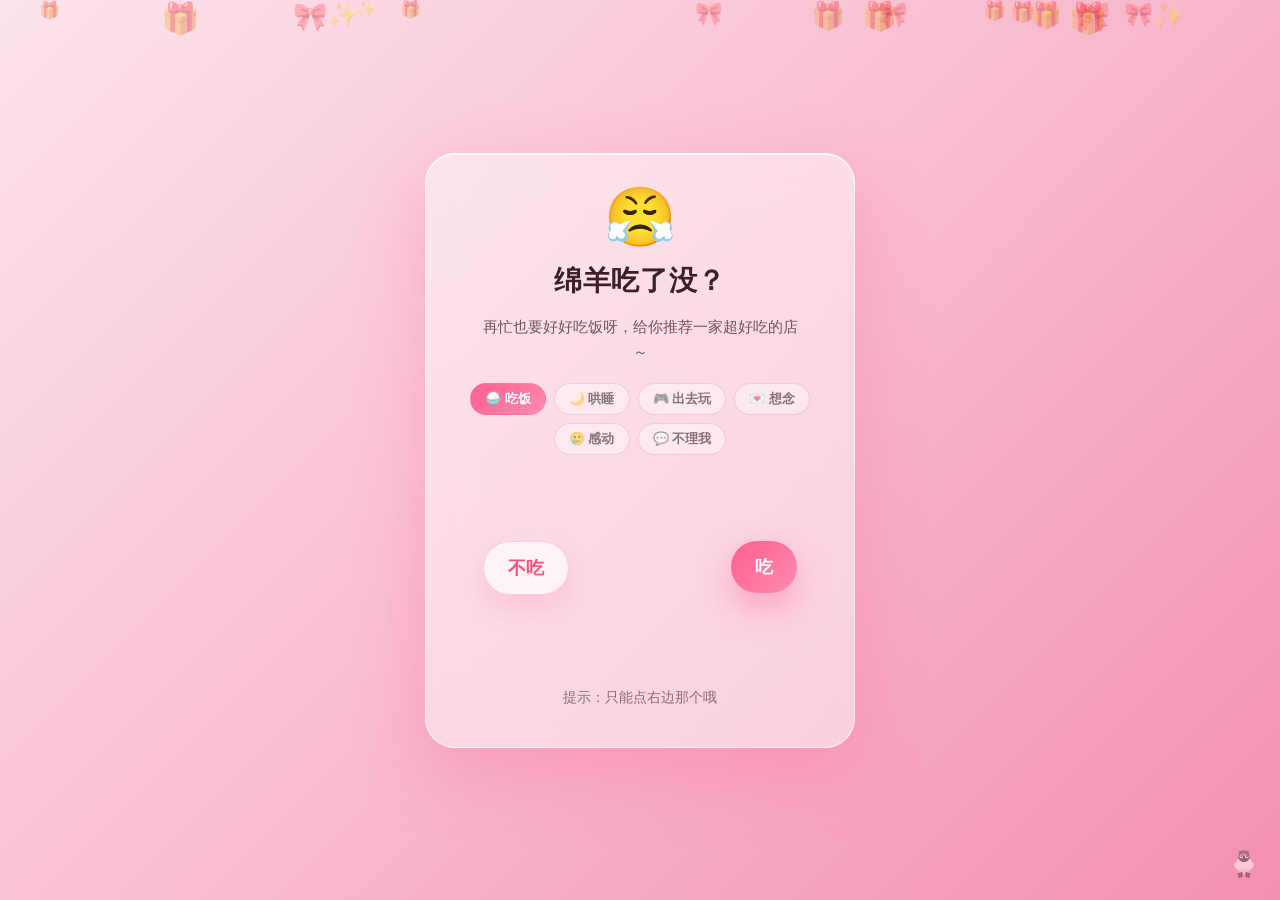
==== forgive.html @ baa82ccb "feat:热力图初步" ====
<!DOCTYPE html>
<html lang="zh-CN">
<head>
  <meta charset="UTF-8" />
  <meta name="viewport" content="width=device-width, initial-scale=1.0" />
  <title>绵羊小互动</title>
  <link rel="icon" href="data:image/svg+xml,<svg xmlns='http://www.w3.org/2000/svg' viewBox='0 0 32 32'><ellipse cx='16' cy='18' rx='11' ry='10' fill='%235a4a3a'/><circle cx='13' cy='13' r='4' fill='%235a4a3a'/><circle cx='16' cy='11.5' r='4.5' fill='%23665544'/><circle cx='19' cy='13' r='4' fill='%235a4a3a'/><ellipse cx='13' cy='10' rx='3' ry='2' fill='%23f7c5c5'/><ellipse cx='19' cy='10' rx='3' ry='2' fill='%23f7c5c5'/><circle cx='14' cy='18' r='3' fill='white'/><circle cx='18' cy='18' r='3' fill='white'/><circle cx='14.5' cy='17.5' r='1.5' fill='%231a1410'/><circle cx='18.5' cy='17.5' r='1.5' fill='%231a1410'/><circle cx='15.2' cy='16.5' r='0.6' fill='white'/><circle cx='19.2' cy='16.5' r='0.6' fill='white'/><ellipse cx='12.5' cy='20.5' rx='1.5' ry='1' fill='%23e8a0a0' opacity='0.5'/><ellipse cx='19.5' cy='20.5' rx='1.5' ry='1' fill='%23e8a0a0' opacity='0.5'/><ellipse cx='16' cy='19.5' rx='1.2' ry='0.8' fill='%232a2018'/></svg>" />
  <link rel="stylesheet" href="css/intro.css?v=52de214" />
  <style>
    * {
      box-sizing: border-box;
      -webkit-tap-highlight-color: transparent;
    }

    body {
      margin: 0;
      min-height: 100dvh;
      overflow: hidden;
      font-family: -apple-system, BlinkMacSystemFont, "Segoe UI", "PingFang SC",
        "Microsoft YaHei", sans-serif;
      background: linear-gradient(135deg, #fce4ec 0%, #f8bbd0 50%, #f48fb1 100%);
      display: flex;
      align-items: center;
      justify-content: center;
      color: #3a1f2b;
    }

    .heart-bg {
      position: fixed;
      inset: 0;
      pointer-events: none;
      overflow: hidden;
      z-index: 0;
    }

    .heart {
      position: absolute;
      color: rgba(255, 90, 140, 0.35);
      animation: floatHeart 8s linear infinite;
      font-size: 20px;
    }

    @keyframes floatHeart {
      0% {
        transform: translateY(110dvh) scale(0.8) rotate(0deg);
        opacity: 0;
      }
      15% { opacity: 1; }
      100% {
        transform: translateY(-20dvh) scale(1.4) rotate(360deg);
        opacity: 0;
      }
    }

    .card {
      position: relative;
      z-index: 1;
      width: min(92vw, 430px);
      min-height: 520px;
      padding: 34px 22px 28px;
      border-radius: 30px;
      background: rgba(255, 255, 255, 0.46);
      border: 1px solid rgba(255, 255, 255, 0.75);
      box-shadow:
        0 24px 70px rgba(255, 90, 140, 0.28),
        inset 0 1px 0 rgba(255, 255, 255, 0.7);
      backdrop-filter: blur(22px);
      -webkit-backdrop-filter: blur(22px);
      text-align: center;
    }

    .emoji {
      font-size: 58px;
      line-height: 1;
      margin-bottom: 16px;
      animation: bounce 1.8s ease-in-out infinite;
    }

    @keyframes bounce {
      0%, 100% { transform: translateY(0); }
      50% { transform: translateY(-8px); }
    }

    h1 {
      margin: 0;
      font-size: 28px;
      font-weight: 800;
      letter-spacing: 0.02em;
      color: #39202b;
    }

    .subtitle {
      margin: 14px auto 0;
      max-width: 320px;
      line-height: 1.7;
      font-size: 15px;
      color: rgba(58, 31, 43, 0.72);
    }

    .scene-switcher {
      display: flex;
      flex-wrap: wrap;
      gap: 8px;
      justify-content: center;
      margin-top: 18px;
      padding: 0 8px;
    }
    .scene-pill {
      padding: 6px 14px;
      border-radius: 999px;
      border: 1px solid rgba(255, 95, 135, 0.25);
      background: rgba(255, 255, 255, 0.4);
      color: rgba(58, 31, 43, 0.6);
      font-size: 13px;
      font-weight: 600;
      cursor: pointer;
      transition: all 0.25s;
      white-space: nowrap;
    }
    .scene-pill:hover {
      background: rgba(255, 95, 135, 0.12);
      color: #ff5f8f;
    }
    .scene-pill.active {
      background: linear-gradient(135deg, #ff5f8f, #ff8bb0);
      color: white;
      border-color: transparent;
    }

    .button-area {
      position: relative;
      width: 100%;
      height: 230px;
      margin-top: 34px;
    }

    .btn {
      position: absolute;
      border: none;
      cursor: pointer;
      border-radius: 999px;
      padding: 14px 24px;
      font-size: 18px;
      font-weight: 700;
      transition:
        transform 0.28s ease,
        left 0.28s ease,
        top 0.28s ease,
        opacity 0.28s ease,
        box-shadow 0.28s ease;
      user-select: none;
      white-space: nowrap;
    }

    .btn:active {
      transform: scale(0.95);
    }

    #noBtn {
      left: 35px;
      top: 52px;
      color: #ff4f7b;
      background: rgba(255, 255, 255, 0.7);
      border: 1px solid rgba(255, 95, 135, 0.28);
      box-shadow: 0 12px 26px rgba(255, 95, 135, 0.18);
    }

    #yesBtn {
      right: 35px;
      top: 52px;
      color: white;
      background: linear-gradient(135deg, #ff5f8f, #ff8bb0);
      box-shadow: 0 14px 34px rgba(255, 80, 135, 0.38);
      z-index: 2;
    }

    .tip {
      position: absolute;
      left: 50%;
      bottom: 12px;
      transform: translateX(-50%);
      width: 100%;
      font-size: 14px;
      color: rgba(58, 31, 43, 0.58);
    }

    .success-mask {
      position: fixed;
      inset: 0;
      z-index: 10;
      display: none;
      align-items: center;
      justify-content: center;
      padding: 24px;
      background: rgba(255, 220, 235, 0.72);
      backdrop-filter: blur(18px);
      -webkit-backdrop-filter: blur(18px);
    }

    .success-box {
      width: min(90vw, 420px);
      max-width: calc(100vw - 48px);
      max-height: 80dvh;
      overflow-y: auto;
      -webkit-overflow-scrolling: touch;
      padding: 34px 24px;
      border-radius: 30px;
      background: rgba(255, 255, 255, 0.72);
      border: 1px solid rgba(255, 255, 255, 0.86);
      box-shadow: 0 24px 80px rgba(255, 80, 135, 0.28);
      text-align: center;
      animation: pop 0.38s ease;
    }

    @keyframes pop {
      from { transform: scale(0.82); opacity: 0; }
      to { transform: scale(1); opacity: 1; }
    }

    .success-box .big {
      font-size: 64px;
      margin-bottom: 14px;
    }

    .success-box h2 {
      margin: 0;
      font-size: 26px;
      color: #3a1f2b;
    }

    .success-box p {
      margin: 14px 0 24px;
      line-height: 1.8;
      color: rgba(58, 31, 43, 0.72);
    }

    .again-btn {
      border: none;
      border-radius: 999px;
      padding: 13px 24px;
      font-size: 16px;
      font-weight: 700;
      color: white;
      background: linear-gradient(135deg, #ff5f8f, #ff8bb0);
      box-shadow: 0 12px 28px rgba(255, 80, 135, 0.34);
      cursor: pointer;
    }

    .corner-home {
      position: fixed;
      bottom: 16px;
      right: 16px;
      z-index: 5;
      width: 40px;
      height: 40px;
      opacity: 0.5;
      transition: opacity 0.3s, transform 0.3s;
      cursor: pointer;
      text-decoration: none;
      display: flex;
      align-items: center;
      justify-content: center;
      border-radius: 50%;
    }
    .corner-home:hover {
      opacity: 0.85;
      transform: scale(1.15);
    }
    .corner-home svg {
      width: 100%;
      height: 100%;
    }

    @media (max-width: 420px) {
      .card { min-height: 440px; padding: 28px 16px 22px; }
      h1 { font-size: 23px; }
      .subtitle { font-size: 14px; max-width: 280px; }
      .btn { font-size: 16px; padding: 12px 18px; }
      .button-area { height: 200px; margin-top: 24px; }
      #noBtn { left: 10px; top: 42px; }
      #yesBtn { right: 10px; top: 42px; }
      .tip { font-size: 13px; bottom: 6px; }
      .success-box { padding: 28px 18px; }
      .success-box .big { font-size: 52px; }
      .success-box h2 { font-size: 22px; }
    }

    @media (max-width: 360px) {
      body { overflow-y: auto; align-items: flex-start; padding-top: 12px; }
      .card { min-height: 420px; padding: 24px 12px 18px; border-radius: 24px; }
      h1 { font-size: 21px; }
      .subtitle { font-size: 13px; }
      .emoji { font-size: 48px; margin-bottom: 10px; }
      .scene-pill { padding: 5px 10px; font-size: 12px; }
      .scene-switcher { gap: 6px; margin-top: 14px; }
      .button-area { height: 180px; margin-top: 18px; }
      .btn { font-size: 15px; padding: 11px 16px; }
      #noBtn { left: 6px; top: 36px; }
      #yesBtn { right: 6px; top: 36px; }
      .tip { font-size: 12px; bottom: 2px; }
      .success-mask { padding: 16px; }
      .success-box { padding: 24px 14px; border-radius: 24px; }
      .success-box .big { font-size: 44px; margin-bottom: 10px; }
      .success-box h2 { font-size: 20px; }
    }

    /* ── Page nav loading overlay ────────────────── */
    .page-loading-overlay{position:fixed;inset:0;z-index:99999;display:flex;align-items:center;justify-content:center;flex-direction:column;gap:16px;background:#0f172a;opacity:1;transition:opacity .35s ease-out}
    .page-loading-overlay.hidden{opacity:0;pointer-events:none}
    .page-loading-overlay.removed{display:none}
    .page-loading-sheep{width:100px;height:110px;animation:ld-bounce .55s ease-in-out infinite alternate}
    .page-loading-text{color:#94a3b8;font-size:13px;font-weight:600;letter-spacing:.05em}
    .page-loading-dots{display:inline-block;width:20px;text-align:left}
    @keyframes ld-bounce{0%{transform:translateY(0) scaleY(1)}80%{transform:translateY(-18px) scaleY(.92)}100%{transform:translateY(-22px) scaleY(1.06)}}
  </style>
</head>

<body>
  <div class="page-loading-overlay hidden" id="pageLoadingOverlay"><svg class="page-loading-sheep" viewBox="0 0 200 220" xmlns="http://www.w3.org/2000/svg"><defs><radialGradient id="ldBody" cx="45%" cy="35%"><stop offset="0%" stop-color="#fffefb"/><stop offset="70%" stop-color="#f5f0e8"/><stop offset="100%" stop-color="#e8e0d4"/></radialGradient><radialGradient id="ldFluff" cx="40%" cy="30%"><stop offset="0%" stop-color="#ffffff"/><stop offset="100%" stop-color="#f2ede5"/></radialGradient><radialGradient id="ldHead" cx="40%" cy="35%"><stop offset="0%" stop-color="#5a4a3a"/><stop offset="100%" stop-color="#3d3026"/></radialGradient><radialGradient id="ldEar" cx="50%" cy="50%"><stop offset="0%" stop-color="#f7c5c5"/><stop offset="100%" stop-color="#e8a0a0"/></radialGradient></defs><g><circle cx="100" cy="130" r="42" fill="url(#ldBody)"/><circle cx="70" cy="118" r="26" fill="url(#ldFluff)"/><circle cx="130" cy="118" r="26" fill="url(#ldFluff)"/><circle cx="82" cy="100" r="24" fill="url(#ldFluff)"/><circle cx="118" cy="100" r="24" fill="url(#ldFluff)"/><circle cx="100" cy="96" r="28" fill="url(#ldFluff)"/><circle cx="66" cy="130" r="20" fill="url(#ldFluff)"/><circle cx="134" cy="130" r="20" fill="url(#ldFluff)"/><circle cx="76" cy="142" r="18" fill="#ede6db"/><circle cx="124" cy="142" r="18" fill="#ede6db"/><circle cx="90" cy="148" r="16" fill="#e8e0d4"/><circle cx="110" cy="148" r="16" fill="#e8e0d4"/></g><g><circle cx="56" cy="124" r="14" fill="url(#ldFluff)"/><circle cx="50" cy="118" r="9" fill="#ffffff"/></g><g><g><ellipse cx="78" cy="55" rx="15" ry="8" fill="url(#ldHead)" transform="rotate(-32 78 55)"/><ellipse cx="78" cy="55" rx="9" ry="5" fill="url(#ldEar)" transform="rotate(-32 78 55)"/></g><g><ellipse cx="122" cy="55" rx="15" ry="8" fill="url(#ldHead)" transform="rotate(32 122 55)"/><ellipse cx="122" cy="55" rx="9" ry="5" fill="url(#ldEar)" transform="rotate(32 122 55)"/></g><ellipse cx="100" cy="72" rx="30" ry="28" fill="url(#ldHead)"/><circle cx="88" cy="50" r="11" fill="#5a4a3a"/><circle cx="100" cy="46" r="12" fill="#665544"/><circle cx="112" cy="50" r="11" fill="#5a4a3a"/><circle cx="88" cy="70" r="7.5" fill="white"/><circle cx="112" cy="70" r="7.5" fill="white"/><circle cx="89" cy="69" r="4" fill="#1a1410"/><circle cx="113" cy="69" r="4" fill="#1a1410"/><circle cx="91.5" cy="67" r="1.8" fill="white"/><circle cx="87" cy="71" r="0.9" fill="white"/><circle cx="115.5" cy="67" r="1.8" fill="white"/><circle cx="111" cy="71" r="0.9" fill="white"/><ellipse cx="78" cy="78" rx="6" ry="4" fill="#e8a0a0" opacity=".45"/><ellipse cx="122" cy="78" rx="6" ry="4" fill="#e8a0a0" opacity=".45"/><ellipse cx="100" cy="76" rx="5" ry="3.5" fill="#2a2018"/><path d="M96 80.5 Q100 85 104 80.5" stroke="#2a2018" stroke-width="1.2" fill="none" stroke-linecap="round"/></g><rect x="74" y="158" width="10" height="22" rx="5" fill="#4a3c30"/><rect x="116" y="158" width="10" height="22" rx="5" fill="#4a3c30"/><rect x="84" y="156" width="10" height="24" rx="5" fill="#3d3026"/><rect x="106" y="156" width="10" height="24" rx="5" fill="#3d3026"/><ellipse cx="89" cy="180" rx="5.5" ry="3" fill="#2a2018"/><ellipse cx="111" cy="180" rx="5.5" ry="3" fill="#2a2018"/><ellipse cx="79" cy="180" rx="5.5" ry="3" fill="#2a2018"/><ellipse cx="121" cy="180" rx="5.5" ry="3" fill="#2a2018"/></svg><div class="page-loading-text">小羊奔跑中<span class="page-loading-dots"></span></div></div>
  <script>(function(){var o=document.getElementById('pageLoadingOverlay');if(!o)return;var s=false;try{s=sessionStorage.getItem('__sheep_nav_loading')==='1';sessionStorage.removeItem('__sheep_nav_loading');}catch(e){}if(s){o.classList.remove('hidden');var d=o.querySelector('.page-loading-dots');if(d){var c=0;o._dt=setInterval(function(){c=(c+1)%4;d.textContent='.'.repeat(c);},400);}}else{o.classList.add('hidden');setTimeout(function(){o.parentNode&&o.classList.add('removed');},400);}})();</script>
  <div class="heart-bg" id="heartBg"></div>

  <main class="card">
    <div class="emoji" id="emoji">🥺</div>
    <h1 id="question">绵羊吃了没？</h1>
    <p class="subtitle" id="subtitle">
      再忙也要好好吃饭呀，给你推荐一家超好吃的店～
    </p>
    <div class="scene-switcher" id="sceneSwitcher"></div>
    <div class="button-area" id="buttonArea">
      <button class="btn" id="noBtn">不吃</button>
      <button class="btn" id="yesBtn">吃</button>
      <div class="tip" id="tip">提示：只能点右边那个哦</div>
    </div>
  </main>

  <div class="success-mask" id="successMask">
    <div class="success-box">
      <div class="big">🎁</div>
      <h2 id="successTitle">🍚 干饭成功！</h2>
      <p id="successMsg">
        吃饱喝足！<br>身体健康才是本钱呀～
      </p>
      <button class="again-btn" onclick="location.reload()">再玩一次</button>
    </div>
  </div>

  <a href="index.html" class="corner-home" title="回基地">
    <svg viewBox="0 0 48 53" xmlns="http://www.w3.org/2000/svg">
      <circle cx="24" cy="31" r="9" fill="url(#cb)"/>
      <circle cx="17" cy="28" r="6" fill="#fffefb"/>
      <circle cx="31" cy="28" r="6" fill="#fffefb"/>
      <circle cx="20" cy="24" r="5.5" fill="#fff"/>
      <circle cx="28" cy="24" r="5.5" fill="#fff"/>
      <circle cx="24" cy="23" r="6.5" fill="#fffefb"/>
      <ellipse cx="24" cy="17" rx="7.5" ry="7" fill="url(#ch)"/>
      <circle cx="20" cy="12" r="3" fill="#5a4a3a"/>
      <circle cx="24" cy="11" r="3.2" fill="#665544"/>
      <circle cx="28" cy="12" r="3" fill="#5a4a3a"/>
      <circle cx="20.5" cy="16.5" r="2.5" fill="white"/>
      <circle cx="27.5" cy="16.5" r="2.5" fill="white"/>
      <circle cx="21" cy="16" r="1.3" fill="#1a1410"/>
      <circle cx="28" cy="16" r="1.3" fill="#1a1410"/>
      <ellipse cx="24" cy="17.5" rx="1.8" ry="1.2" fill="#2a2018"/>
      <ellipse cx="24" cy="14" rx="3" ry="1.5" fill="#f472b6"/>
      <rect x="16" y="38" width="3" height="7" rx="1.5" fill="#4a3c30"/>
      <rect x="29" y="38" width="3" height="7" rx="1.5" fill="#4a3c30"/>
      <rect x="19" y="37" width="3" height="7.5" rx="1.5" fill="#3d3026"/>
      <rect x="26" y="37" width="3" height="7.5" rx="1.5" fill="#3d3026"/>
      <defs>
        <radialGradient id="cb" cx="45%" cy="35%"><stop offset="0%" stop-color="#fffefb"/><stop offset="100%" stop-color="#e8e0d4"/></radialGradient>
        <radialGradient id="ch" cx="40%" cy="35%"><stop offset="0%" stop-color="#5a4a3a"/><stop offset="100%" stop-color="#3d3026"/></radialGradient>
      </defs>
    </svg>
  </a>

  <script>
    var SCENES = {
      eat: {
        label: "🍚 吃饭",
        question: "绵羊吃了没？",
        subtitle: "再忙也要好好吃饭呀，给你推荐一家超好吃的店～",
        noText: "不吃",
        yesText: "吃",
        emojis: ["😤","😒","🤨","😋","🍚","🥢","😎"],
        noTexts: ["不吃","不饿","等一下","忙着呢","待会","就不","再说","哼"],
        yesTexts: ["吃","行吧","点菜","啥好吃","可以","走起","饿了","开动"],
        tips: ["提示：只能点右边那个哦","人是铁饭是钢","点右边一起干饭","不吃饱哪有力气","光盘行动","绵羊最棒"],
        successTitle: "🍚 干饭成功！",
        successMsg: "吃饱喝足！<br>身体健康才是本钱呀～"
      },
      sleep: {
        label: "🌙 哄睡",
        question: "绵羊还不睡吗？",
        subtitle: "都几点啦，明天还要早起呢，早点休息吧～",
        noText: "不睡",
        yesText: "睡了",
        emojis: ["😴","🥱","😪","🛏️","💤","🌙","⭐"],
        noTexts: ["不睡","再等等","不困","刷完这集","五分钟","精神得很","别催","哼"],
        yesTexts: ["睡了","好吧","关灯","闭眼了","数绵羊","晚安","明天见","ZZZ"],
        tips: ["提示：该睡觉啦","熬夜掉毛哦","数绵羊吧：1 2 3","右边按钮秒入睡","早睡早起","晚安世界"],
        successTitle: "🌙 晚安！",
        successMsg: "闭眼数绵羊：🐑 1只、🐑 2只、🐑 3只……<br>好梦。"
      },
      play: {
        label: "🎮 出去玩",
        question: "绵羊出来玩吗？",
        subtitle: "天气这么好，窝在家里太浪费了，出去逛逛怎么样？",
        noText: "不去",
        yesText: "走",
        emojis: ["😒","😑","🤔","😊","🌈","🎉","🥳"],
        noTexts: ["不去","懒","改天","好远","热","麻烦","宅着挺好","哼"],
        yesTexts: ["走","行","去哪","换衣服","出发","走走走","go","冲"],
        tips: ["提示：点右边就出发","别宅啦","外面空气好","走嘛","马上就到","嘿嘿"],
        successTitle: "🎉 出发！",
        successMsg: "换鞋出门！<br>今天你说了算～"
      },
      miss: {
        label: "💌 想念",
        question: "绵羊想我了吗？",
        subtitle: "好久没见了，有没有那么一点点想我？",
        noText: "没有",
        yesText: "有点",
        emojis: ["🥺","😳","😊","😄","😎","💖","💞"],
        noTexts: ["没有","还行","一般","你先说","不告诉你","一点点","可能吧","再问一次"],
        yesTexts: ["有点","想啦","真的","每天","挺想的","嗯","是的","承认了"],
        tips: ["提示：说实话哦","我知道的","承认吧","别不好意思","快点说","嘿嘿"],
        successTitle: "💕 双向奔赴！",
        successMsg: "我也想你呀～<br>下次见面请你喝奶茶。"
      },
      touch: {
        label: "🥲 感动",
        question: "绵羊感动了没？",
        subtitle: "你看看这些，有没有一点点触动？说实话就行～",
        noText: "还行",
        yesText: "有点",
        emojis: ["😐","😕","🤔","😊","🥲","😭","💗"],
        noTexts: ["还行","就这","一般般","好吧","有一点","差了点火候","继续努力","哼"],
        yesTexts: ["有点","好吧","呜呜","有被戳到","不错","用心了","纸巾","呜呜呜"],
        tips: ["提示：诚实一点嘛","感觉到了吧","右边按钮懂你","偷偷感动了吧","嘿嘿"],
        successTitle: "🥲 呜呜呜！",
        successMsg: "好啦～<br>还有很多好玩的事等着我们呢。"
      },
      ignore: {
        label: "💬 不理我",
        question: "绵羊怎么不回我？",
        subtitle: "发了好几条了你都没反应，在忙啥呢？回一下呗～",
        noText: "不回",
        yesText: "回你",
        emojis: ["😤","😒","😑","😏","😊","😄","💕"],
        noTexts: ["不回","忙着","等一下","没看到","不想回","烦","再说","哼"],
        yesTexts: ["回你","好了","看到了","在呢","说吧","听着","回了","来啦"],
        tips: ["提示：回一下嘛","看到了就回呗","右边按钮秒回","别装死了","快点","嘿嘿"],
        successTitle: "💬 终于回了！",
        successMsg: "可算回我了！<br>下次别已读不回了啊～"
      }
    };

    var question = document.getElementById("question");
    var subtitle = document.getElementById("subtitle");
    var noBtn = document.getElementById("noBtn");
    var yesBtn = document.getElementById("yesBtn");
    var buttonArea = document.getElementById("buttonArea");
    var tip = document.getElementById("tip");
    var emoji = document.getElementById("emoji");
    var successMask = document.getElementById("successMask");
    var successTitle = document.getElementById("successTitle");
    var successMsg = document.getElementById("successMsg");
    var heartBg = document.getElementById("heartBg");
    var sceneSwitcher = document.getElementById("sceneSwitcher");

    var currentScene = "eat";
    var config = SCENES[currentScene];
    var noClickCount = 0;
    var yesClickCount = 0;
    var noScale = 1;
    var yesScale = 1;

    function buildSceneSwitcher() {
      sceneSwitcher.innerHTML = "";
      Object.keys(SCENES).forEach(function(key) {
        var pill = document.createElement("button");
        pill.className = "scene-pill" + (key === currentScene ? " active" : "");
        pill.textContent = SCENES[key].label;
        pill.addEventListener("click", function() { switchScene(key); });
        sceneSwitcher.appendChild(pill);
      });
    }

    function switchScene(key) {
      if (key === currentScene) return;
      currentScene = key;
      config = SCENES[key];
      resetGame();
      buildSceneSwitcher();
    }

    function resetGame() {
      noClickCount = 0;
      yesClickCount = 0;
      noScale = 1;
      yesScale = 1;

      question.textContent = config.question;
      subtitle.textContent = config.subtitle;
      emoji.textContent = config.emojis[0];
      noBtn.textContent = config.noText;
      yesBtn.textContent = config.yesText;

      noBtn.style.transform = "scale(1)";
      noBtn.style.opacity = "1";
      noBtn.style.left = "";
      noBtn.style.top = "";
      yesBtn.style.transform = "scale(1)";
      yesBtn.style.right = "";
      yesBtn.style.top = "";
      tip.textContent = config.tips[0];

      successMask.style.display = "none";
    }

    function randomBetween(min, max) {
      return Math.random() * (max - min) + min;
    }

    function moveNoButton() {
      var areaRect = buttonArea.getBoundingClientRect();
      var btnRect = noBtn.getBoundingClientRect();
      var maxLeft = areaRect.width - btnRect.width - 10;
      var maxTop = areaRect.height - btnRect.height - 45;
      var left = randomBetween(8, Math.max(8, maxLeft));
      var top = randomBetween(8, Math.max(8, maxTop));
      noBtn.style.left = left + "px";
      noBtn.style.top = top + "px";
    }

    function updateTip() {
      tip.textContent = config.tips[Math.min(yesClickCount, config.tips.length - 1)];
    }

    function showSuccess() {
      successTitle.textContent = config.successTitle;
      successMsg.innerHTML = config.successMsg;
      successMask.style.display = "flex";
      createBurstHearts();
    }

    noBtn.addEventListener("click", function() {
      noClickCount++;
      noScale = Math.max(0.38, noScale - 0.1);
      yesScale = Math.min(3.3, yesScale + 0.18);

      noBtn.textContent = config.noTexts[noClickCount % config.noTexts.length];
      yesBtn.textContent = config.yesTexts[noClickCount % config.yesTexts.length];
      emoji.textContent = config.emojis[Math.min(noClickCount, config.emojis.length - 1)];

      noBtn.style.transform = "scale(" + noScale + ")";
      yesBtn.style.transform = "scale(" + yesScale + ")";
      if (noScale <= 0.45) noBtn.style.opacity = "0.35";

      moveNoButton();
      updateTip();
    });

    yesBtn.addEventListener("click", function() {
      yesClickCount++;
      yesScale = Math.min(5.2, yesScale + 0.38);
      noScale = Math.max(0.25, noScale - 0.08);

      yesBtn.textContent = config.yesTexts[yesClickCount % config.yesTexts.length];
      yesBtn.style.transform = "scale(" + yesScale + ")";
      noBtn.style.transform = "scale(" + noScale + ")";
      emoji.textContent = config.emojis[Math.min(yesClickCount + 4, config.emojis.length - 1)];

      updateTip();
      if (yesClickCount >= 6) showSuccess();
    });

    noBtn.addEventListener("mouseenter", function() {
      if (window.innerWidth > 768) moveNoButton();
    });

    function createFloatingHearts() {
      for (var i = 0; i < 18; i++) {
        var heart = document.createElement("div");
        heart.className = "heart";
        heart.textContent = ["🎁", "🎀", "✨", "🎁"][i % 4];
        heart.style.left = Math.random() * 100 + "vw";
        heart.style.animationDelay = Math.random() * 8 + "s";
        heart.style.animationDuration = randomBetween(6, 11) + "s";
        heart.style.fontSize = randomBetween(16, 32) + "px";
        heartBg.appendChild(heart);
      }
    }

    function createBurstHearts() {
      for (var i = 0; i < 30; i++) {
        var heart = document.createElement("div");
        heart.textContent = "🎁";
        heart.style.position = "fixed";
        heart.style.left = "50%";
        heart.style.top = "50%";
        heart.style.zIndex = "20";
        heart.style.pointerEvents = "none";
        heart.style.fontSize = randomBetween(18, 34) + "px";

        var x = randomBetween(-180, 180);
        var y = randomBetween(-220, 120);
        var rot = randomBetween(-180, 180);

        heart.animate([
          { transform: "translate(-50%, -50%) scale(0.4) rotate(0deg)", opacity: 1 },
          { transform: "translate(calc(-50% + " + x + "px), calc(-50% + " + y + "px)) scale(1.5) rotate(" + rot + "deg)", opacity: 0 }
        ], {
          duration: randomBetween(900, 1500),
          easing: "ease-out",
          fill: "forwards"
        });

        document.body.appendChild(heart);
        setTimeout(function() { heart.remove(); }, 1600);
      }
    }

    buildSceneSwitcher();
    resetGame();
    createFloatingHearts();
  </script>
  <script type="module">
    import { finishLoading } from "./js/loading.js?v=52de214";
    finishLoading();
  </script>
</body>
</html>
---- css/intro.css ----
/* ── Intro Overlay ────────────────────────────────────────────── */

.intro-overlay {
  position: fixed;
  inset: 0;
  z-index: 99999;
  display: flex;
  justify-content: center;
  align-items: center;
  background: #0f172a;
  transition: opacity 0.55s cubic-bezier(0.4, 0, 0.2, 1),
              visibility 0.55s cubic-bezier(0.4, 0, 0.2, 1);
}

.intro-overlay.hide {
  opacity: 0;
  visibility: hidden;
  pointer-events: none;
}

/* ── Scene ────────────────────────────────────────────────────── */

.intro-scene {
  position: relative;
  width: 260px;
  height: 280px;
  display: flex;
  justify-content: center;
  align-items: flex-end;
}

/* ── Shadow ───────────────────────────────────────────────────── */

.intro-shadow {
  position: absolute;
  z-index: 0;
  bottom: 30px;
  left: 50%;
  width: 100px;
  height: 16px;
  border-radius: 50%;
  background: rgba(0, 0, 0, 0.35);
  filter: blur(10px);
  animation: shadowPulse 0.6s cubic-bezier(0.45, 0, 0.55, 1) infinite alternate;
}

/* ── Sheep group ──────────────────────────────────────────────── */

.intro-sheep {
  position: relative;
  z-index: 1;
  animation: sheepEnter 0.55s cubic-bezier(0.34, 1.56, 0.64, 1) both,
             sheepBounce 0.6s cubic-bezier(0.45, 0, 0.55, 1) 0.55s infinite alternate;
}

/* ── Body cloud ───────────────────────────────────────────────── */

.sheep-body-cloud {
  transform-box: fill-box;
  transform-origin: 50% 50%;
  animation: bodySquash 0.6s cubic-bezier(0.45, 0, 0.55, 1) 0.55s infinite alternate;
}

/* ── Head ─────────────────────────────────────────────────────── */

.sheep-head-group {
  transform-box: fill-box;
  transform-origin: 50% 50%;
  animation: headTilt 1.2s ease-in-out 0.55s infinite;
}

/* ── Ears ─────────────────────────────────────────────────────── */

.ear-left {
  transform-box: fill-box;
  transform-origin: 50% 50%;
  animation: earFlapLeft 0.6s ease-in-out 0.55s infinite alternate;
}

.ear-right {
  transform-box: fill-box;
  transform-origin: 50% 50%;
  animation: earFlapRight 0.6s ease-in-out 0.7s infinite alternate;
}

/* ── Eyes blink ───────────────────────────────────────────────── */

.eye-blink {
  transform-box: fill-box;
  transform-origin: 50% 50%;
  animation: eyeBlink 1.6s ease-in-out 0.9s infinite;
}

/* ── Legs ─────────────────────────────────────────────────────── */

.leg-front-left,
.leg-front-right,
.leg-back-left,
.leg-back-right {
  transform-box: fill-box;
  transform-origin: 50% 0%;
}

.leg-front-left {
  animation: legKick 0.6s ease-in-out 0.55s infinite alternate;
}

.leg-front-right {
  animation: legKick 0.6s ease-in-out 0.85s infinite alternate;
}

.leg-back-left {
  animation: legKick 0.6s ease-in-out 0.7s infinite alternate;
}

.leg-back-right {
  animation: legKick 0.6s ease-in-out 1.0s infinite alternate;
}

/* ── Tail ─────────────────────────────────────────────────────── */

.sheep-tail {
  transform-box: fill-box;
  transform-origin: 30% 50%;
  animation: tailWag 0.45s ease-in-out 0.55s infinite alternate;
}

/* ── Message ──────────────────────────────────────────────────── */

.intro-message {
  position: absolute;
  bottom: 12px;
  left: 50%;
  transform: translateX(-50%);
  color: var(--muted, #94a3b8);
  font-size: 14px;
  font-weight: 600;
  white-space: nowrap;
  letter-spacing: 0.04em;
  text-align: center;
  z-index: 2;
  pointer-events: none;
}

/* ── Sparkles ─────────────────────────────────────────────────── */

.intro-sparkle {
  position: absolute;
  z-index: 2;
  pointer-events: none;
}

.intro-sparkle::before,
.intro-sparkle::after {
  content: "";
  position: absolute;
  width: 6px;
  height: 6px;
  border-radius: 50%;
  background: #fef3c7;
  box-shadow: 0 0 8px 2px rgba(254, 243, 199, 0.7);
}

.intro-sparkle-1 {
  top: 10px;
  left: 30px;
  animation: sparkleFloat 1.8s ease-out 0.7s infinite;
}

.intro-sparkle-2 {
  top: 50px;
  right: 30px;
  animation: sparkleFloat 2s ease-out 1s infinite;
}

.intro-sparkle-3 {
  top: 20px;
  left: 110px;
  animation: sparkleFloat 1.6s ease-out 1.3s infinite;
}

.intro-sparkle-4 {
  top: 80px;
  left: 20px;
  animation: sparkleFloat 2.2s ease-out 1.6s infinite;
}

.intro-sparkle-5 {
  top: 40px;
  right: 50px;
  animation: sparkleFloat 1.7s ease-out 0.9s infinite;
}

.intro-sparkle-6 {
  top: 70px;
  right: 15px;
  animation: sparkleFloat 1.9s ease-out 1.5s infinite;
}

/* ── Keyframes ────────────────────────────────────────────────── */

@keyframes sheepEnter {
  0% {
    transform: translateY(80px) scale(0.3);
    opacity: 0;
  }
  60% {
    transform: translateY(-12px) scale(1.06);
    opacity: 1;
  }
  100% {
    transform: translateY(0) scale(1);
    opacity: 1;
  }
}

@keyframes sheepBounce {
  0% {
    transform: translateY(0);
  }
  100% {
    transform: translateY(-18px);
  }
}

@keyframes bodySquash {
  0% {
    transform: scaleY(1) scaleX(1);
  }
  80% {
    transform: scaleY(0.94) scaleX(1.05);
  }
  100% {
    transform: scaleY(1.04) scaleX(0.97);
  }
}

@keyframes headTilt {
  0%, 100% {
    transform: rotate(0deg);
  }
  25% {
    transform: rotate(4deg);
  }
  75% {
    transform: rotate(-4deg);
  }
}

@keyframes earFlapLeft {
  0% {
    transform: rotate(0deg);
  }
  100% {
    transform: rotate(12deg);
  }
}

@keyframes earFlapRight {
  0% {
    transform: rotate(0deg);
  }
  100% {
    transform: rotate(-12deg);
  }
}

@keyframes eyeBlink {
  0%, 94%, 100% {
    transform: scaleY(1);
  }
  97% {
    transform: scaleY(0.08);
  }
}

@keyframes legKick {
  0% {
    transform: rotate(0deg);
  }
  100% {
    transform: rotate(-14deg);
  }
}

@keyframes tailWag {
  0% {
    transform: rotate(0deg);
  }
  30% {
    transform: rotate(14deg);
  }
  70% {
    transform: rotate(-10deg);
  }
  100% {
    transform: rotate(0deg);
  }
}

@keyframes shadowPulse {
  0% {
    transform: translateX(-50%) scaleX(1);
    opacity: 0.35;
  }
  100% {
    transform: translateX(-50%) scaleX(0.75);
    opacity: 0.2;
  }
}

@keyframes sparkleFloat {
  0% {
    transform: translateY(0) scale(0);
    opacity: 0;
  }
  20% {
    transform: translateY(-10px) scale(1);
    opacity: 1;
  }
  100% {
    transform: translateY(-60px) scale(0);
    opacity: 0;
  }
}
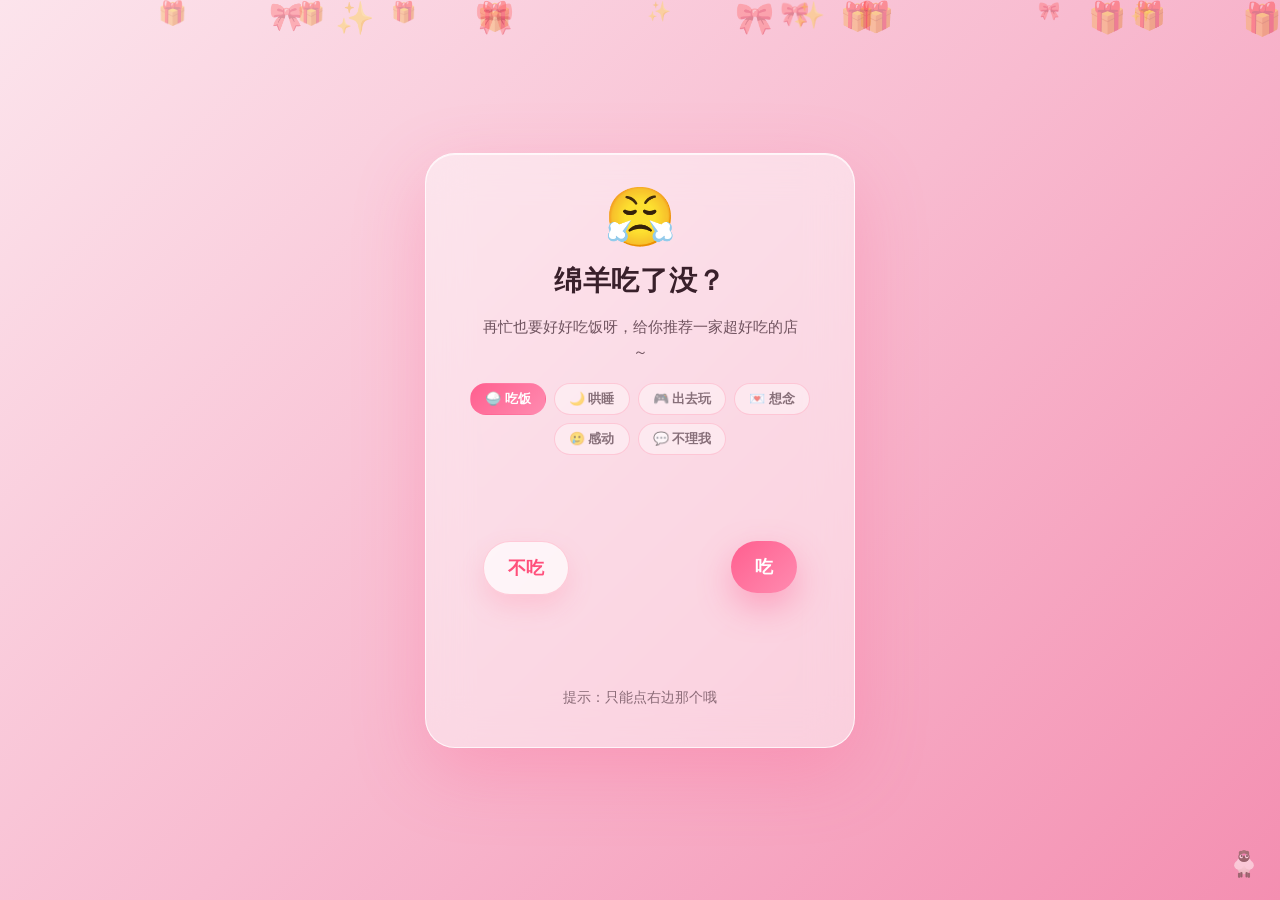
==== commit 73f2ff38: "fix:热力图完善" ====
--- a/forgive.html
+++ b/forgive.html
@@ -5,7 +5,7 @@
   <meta name="viewport" content="width=device-width, initial-scale=1.0" />
   <title>绵羊小互动</title>
   <link rel="icon" href="data:image/svg+xml,<svg xmlns='http://www.w3.org/2000/svg' viewBox='0 0 32 32'><ellipse cx='16' cy='18' rx='11' ry='10' fill='%235a4a3a'/><circle cx='13' cy='13' r='4' fill='%235a4a3a'/><circle cx='16' cy='11.5' r='4.5' fill='%23665544'/><circle cx='19' cy='13' r='4' fill='%235a4a3a'/><ellipse cx='13' cy='10' rx='3' ry='2' fill='%23f7c5c5'/><ellipse cx='19' cy='10' rx='3' ry='2' fill='%23f7c5c5'/><circle cx='14' cy='18' r='3' fill='white'/><circle cx='18' cy='18' r='3' fill='white'/><circle cx='14.5' cy='17.5' r='1.5' fill='%231a1410'/><circle cx='18.5' cy='17.5' r='1.5' fill='%231a1410'/><circle cx='15.2' cy='16.5' r='0.6' fill='white'/><circle cx='19.2' cy='16.5' r='0.6' fill='white'/><ellipse cx='12.5' cy='20.5' rx='1.5' ry='1' fill='%23e8a0a0' opacity='0.5'/><ellipse cx='19.5' cy='20.5' rx='1.5' ry='1' fill='%23e8a0a0' opacity='0.5'/><ellipse cx='16' cy='19.5' rx='1.2' ry='0.8' fill='%232a2018'/></svg>" />
-  <link rel="stylesheet" href="css/intro.css?v=52de214" />
+  <link rel="stylesheet" href="css/intro.css?v=2ed56ec" />
   <style>
     * {
       box-sizing: border-box;
@@ -627,7 +627,7 @@
     createFloatingHearts();
   </script>
   <script type="module">
-    import { finishLoading } from "./js/loading.js?v=52de214";
+    import { finishLoading } from "./js/loading.js?v=2ed56ec";
     finishLoading();
   </script>
 </body>
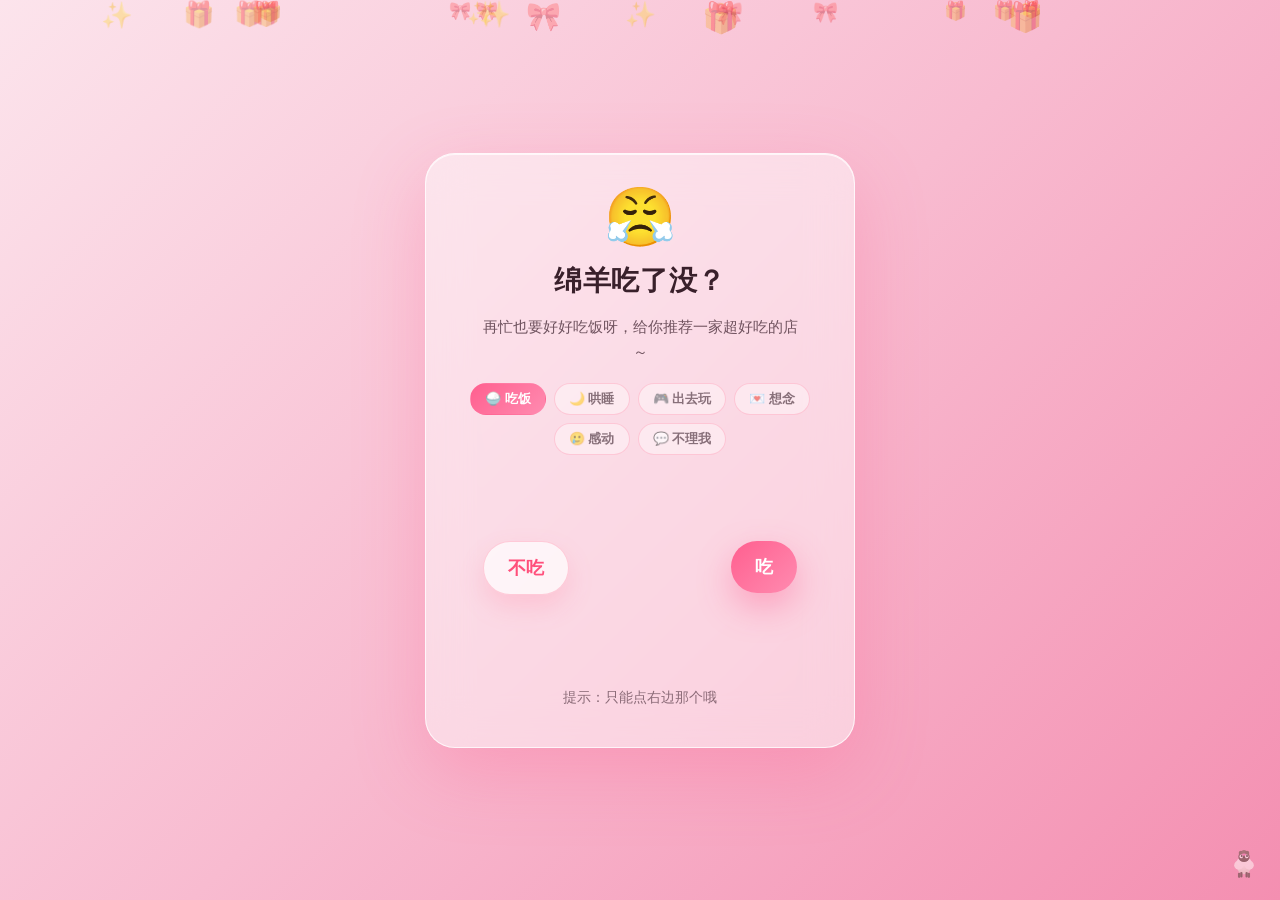
==== commit be251c8b: "更新文档以及格式转换脚本" ====
--- a/forgive.html
+++ b/forgive.html
@@ -5,7 +5,7 @@
   <meta name="viewport" content="width=device-width, initial-scale=1.0" />
   <title>绵羊小互动</title>
   <link rel="icon" href="data:image/svg+xml,<svg xmlns='http://www.w3.org/2000/svg' viewBox='0 0 32 32'><ellipse cx='16' cy='18' rx='11' ry='10' fill='%235a4a3a'/><circle cx='13' cy='13' r='4' fill='%235a4a3a'/><circle cx='16' cy='11.5' r='4.5' fill='%23665544'/><circle cx='19' cy='13' r='4' fill='%235a4a3a'/><ellipse cx='13' cy='10' rx='3' ry='2' fill='%23f7c5c5'/><ellipse cx='19' cy='10' rx='3' ry='2' fill='%23f7c5c5'/><circle cx='14' cy='18' r='3' fill='white'/><circle cx='18' cy='18' r='3' fill='white'/><circle cx='14.5' cy='17.5' r='1.5' fill='%231a1410'/><circle cx='18.5' cy='17.5' r='1.5' fill='%231a1410'/><circle cx='15.2' cy='16.5' r='0.6' fill='white'/><circle cx='19.2' cy='16.5' r='0.6' fill='white'/><ellipse cx='12.5' cy='20.5' rx='1.5' ry='1' fill='%23e8a0a0' opacity='0.5'/><ellipse cx='19.5' cy='20.5' rx='1.5' ry='1' fill='%23e8a0a0' opacity='0.5'/><ellipse cx='16' cy='19.5' rx='1.2' ry='0.8' fill='%232a2018'/></svg>" />
-  <link rel="stylesheet" href="css/intro.css?v=2ed56ec" />
+  <link rel="stylesheet" href="css/intro.css?v=c1def5a" />
   <style>
     * {
       box-sizing: border-box;
@@ -627,7 +627,7 @@
     createFloatingHearts();
   </script>
   <script type="module">
-    import { finishLoading } from "./js/loading.js?v=2ed56ec";
+    import { finishLoading } from "./js/loading.js?v=c1def5a";
     finishLoading();
   </script>
 </body>
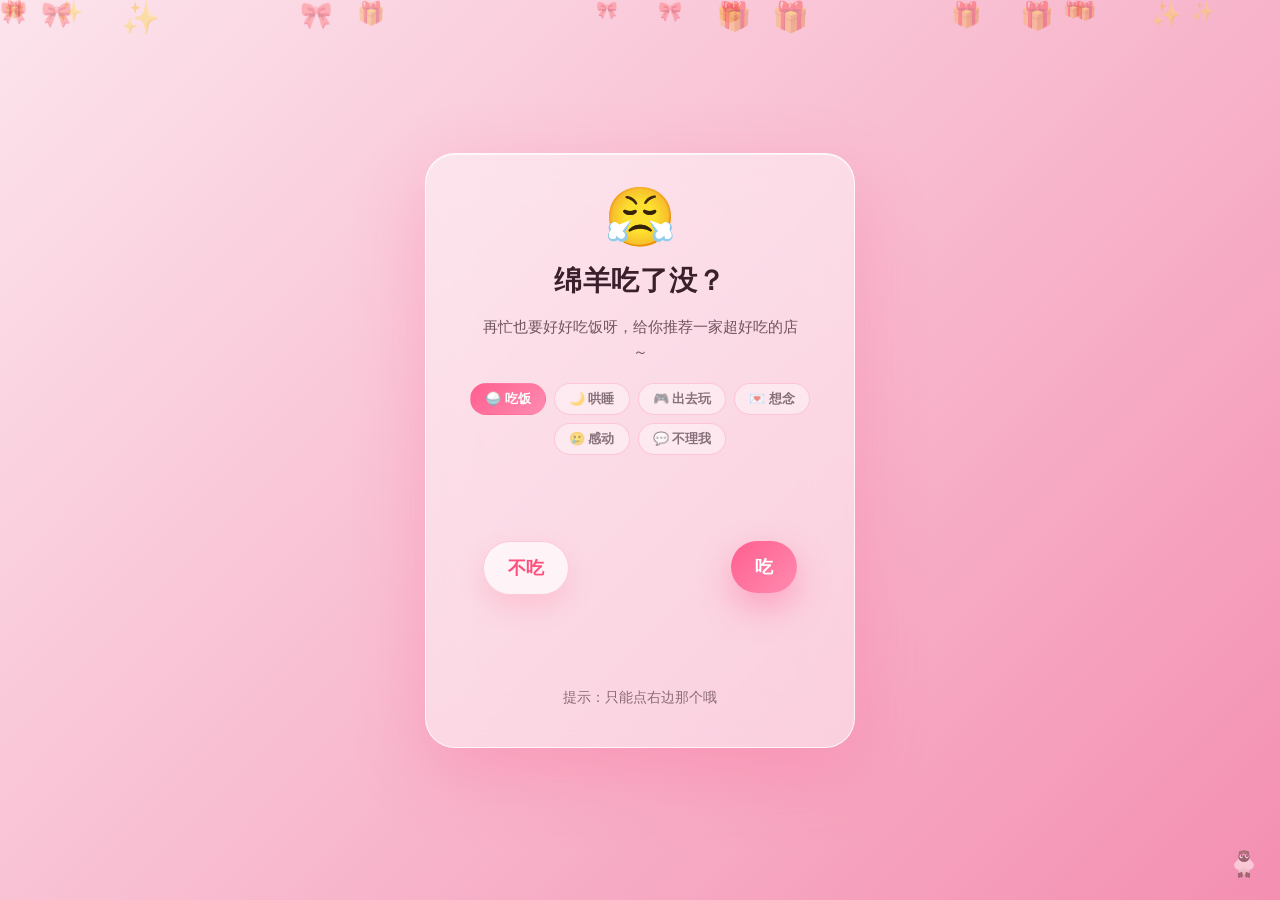
==== commit 3fb0ec8a: "排行榜更新" ====
--- a/forgive.html
+++ b/forgive.html
@@ -5,7 +5,7 @@
   <meta name="viewport" content="width=device-width, initial-scale=1.0" />
   <title>绵羊小互动</title>
   <link rel="icon" href="data:image/svg+xml,<svg xmlns='http://www.w3.org/2000/svg' viewBox='0 0 32 32'><ellipse cx='16' cy='18' rx='11' ry='10' fill='%235a4a3a'/><circle cx='13' cy='13' r='4' fill='%235a4a3a'/><circle cx='16' cy='11.5' r='4.5' fill='%23665544'/><circle cx='19' cy='13' r='4' fill='%235a4a3a'/><ellipse cx='13' cy='10' rx='3' ry='2' fill='%23f7c5c5'/><ellipse cx='19' cy='10' rx='3' ry='2' fill='%23f7c5c5'/><circle cx='14' cy='18' r='3' fill='white'/><circle cx='18' cy='18' r='3' fill='white'/><circle cx='14.5' cy='17.5' r='1.5' fill='%231a1410'/><circle cx='18.5' cy='17.5' r='1.5' fill='%231a1410'/><circle cx='15.2' cy='16.5' r='0.6' fill='white'/><circle cx='19.2' cy='16.5' r='0.6' fill='white'/><ellipse cx='12.5' cy='20.5' rx='1.5' ry='1' fill='%23e8a0a0' opacity='0.5'/><ellipse cx='19.5' cy='20.5' rx='1.5' ry='1' fill='%23e8a0a0' opacity='0.5'/><ellipse cx='16' cy='19.5' rx='1.2' ry='0.8' fill='%232a2018'/></svg>" />
-  <link rel="stylesheet" href="css/intro.css?v=c1def5a" />
+  <link rel="stylesheet" href="css/intro.css?v=62fb723" />
   <style>
     * {
       box-sizing: border-box;
@@ -627,7 +627,7 @@
     createFloatingHearts();
   </script>
   <script type="module">
-    import { finishLoading } from "./js/loading.js?v=c1def5a";
+    import { finishLoading } from "./js/loading.js?v=62fb723";
     finishLoading();
   </script>
 </body>
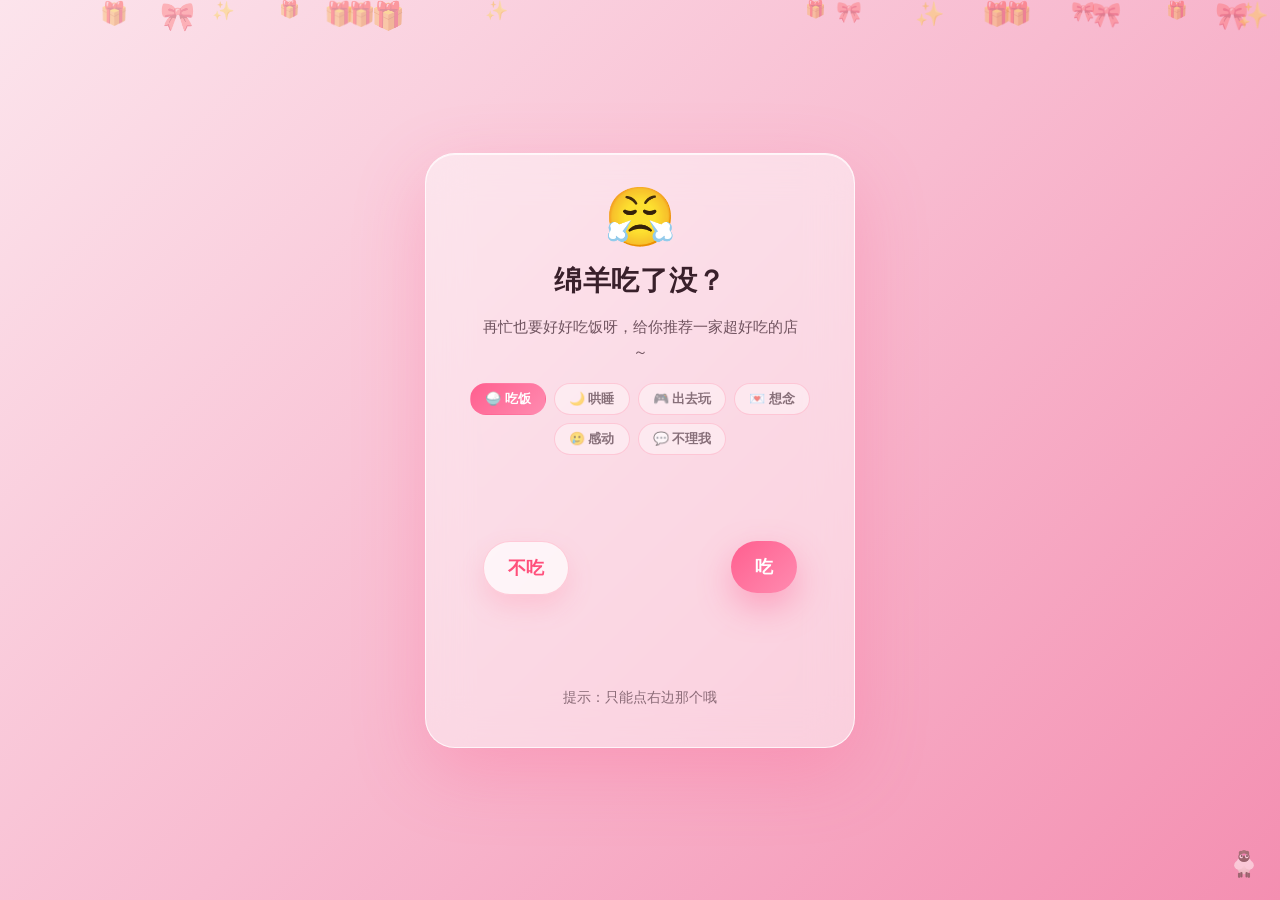
==== commit 09cf8926: "chore: remove hardcoded password from convert_full.py comment" ====
--- a/forgive.html
+++ b/forgive.html
@@ -5,7 +5,7 @@
   <meta name="viewport" content="width=device-width, initial-scale=1.0" />
   <title>绵羊小互动</title>
   <link rel="icon" href="data:image/svg+xml,<svg xmlns='http://www.w3.org/2000/svg' viewBox='0 0 32 32'><ellipse cx='16' cy='18' rx='11' ry='10' fill='%235a4a3a'/><circle cx='13' cy='13' r='4' fill='%235a4a3a'/><circle cx='16' cy='11.5' r='4.5' fill='%23665544'/><circle cx='19' cy='13' r='4' fill='%235a4a3a'/><ellipse cx='13' cy='10' rx='3' ry='2' fill='%23f7c5c5'/><ellipse cx='19' cy='10' rx='3' ry='2' fill='%23f7c5c5'/><circle cx='14' cy='18' r='3' fill='white'/><circle cx='18' cy='18' r='3' fill='white'/><circle cx='14.5' cy='17.5' r='1.5' fill='%231a1410'/><circle cx='18.5' cy='17.5' r='1.5' fill='%231a1410'/><circle cx='15.2' cy='16.5' r='0.6' fill='white'/><circle cx='19.2' cy='16.5' r='0.6' fill='white'/><ellipse cx='12.5' cy='20.5' rx='1.5' ry='1' fill='%23e8a0a0' opacity='0.5'/><ellipse cx='19.5' cy='20.5' rx='1.5' ry='1' fill='%23e8a0a0' opacity='0.5'/><ellipse cx='16' cy='19.5' rx='1.2' ry='0.8' fill='%232a2018'/></svg>" />
-  <link rel="stylesheet" href="css/intro.css?v=62fb723" />
+  <link rel="stylesheet" href="css/intro.css?v=4e5d9e5" />
   <style>
     * {
       box-sizing: border-box;
@@ -627,7 +627,7 @@
     createFloatingHearts();
   </script>
   <script type="module">
-    import { finishLoading } from "./js/loading.js?v=62fb723";
+    import { finishLoading } from "./js/loading.js?v=4e5d9e5";
     finishLoading();
   </script>
 </body>
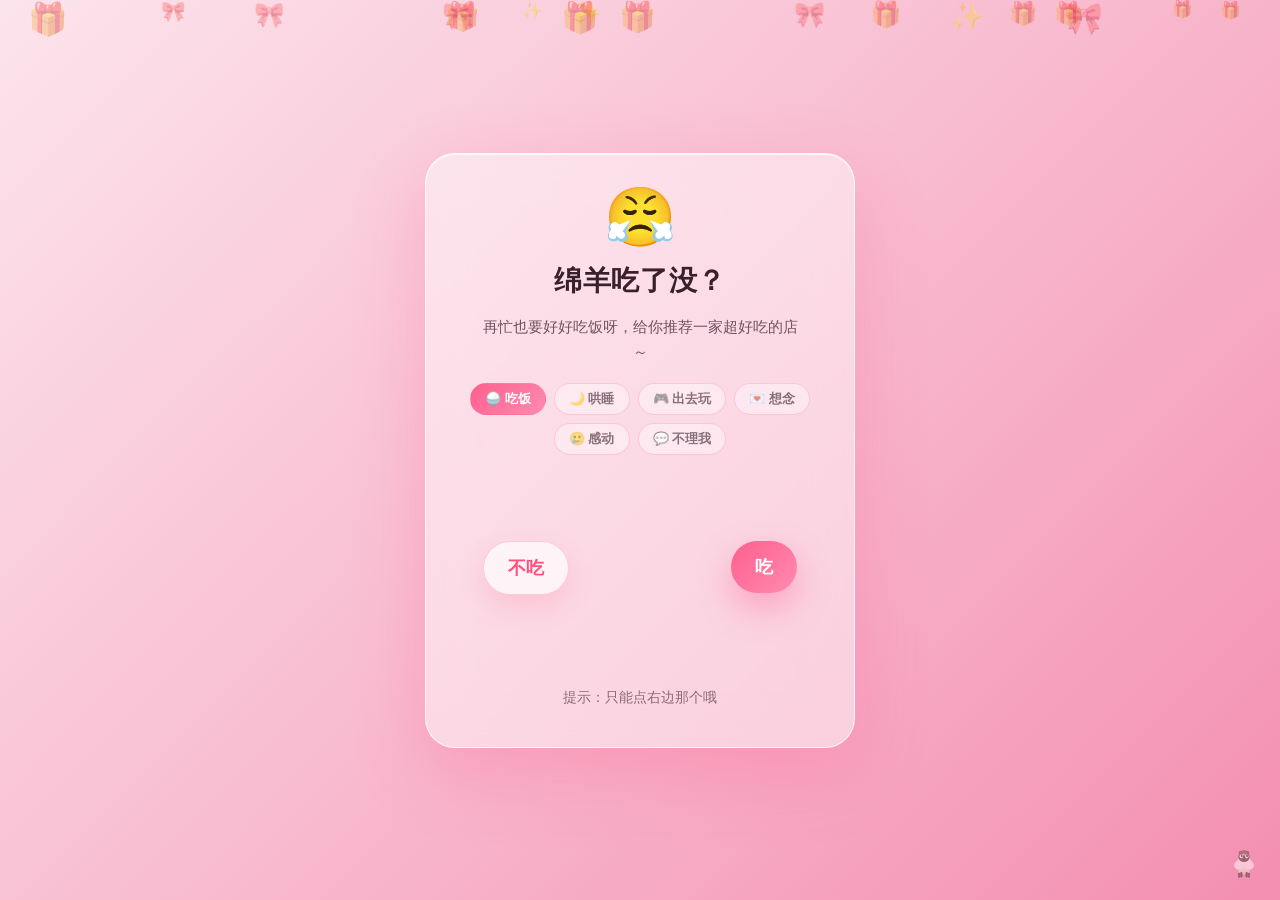
==== commit 88d394b8: "feat: gzip-before-encrypt pipeline + dynamic imports for faster loading" ====
--- a/forgive.html
+++ b/forgive.html
@@ -5,7 +5,7 @@
   <meta name="viewport" content="width=device-width, initial-scale=1.0" />
   <title>绵羊小互动</title>
   <link rel="icon" href="data:image/svg+xml,<svg xmlns='http://www.w3.org/2000/svg' viewBox='0 0 32 32'><ellipse cx='16' cy='18' rx='11' ry='10' fill='%235a4a3a'/><circle cx='13' cy='13' r='4' fill='%235a4a3a'/><circle cx='16' cy='11.5' r='4.5' fill='%23665544'/><circle cx='19' cy='13' r='4' fill='%235a4a3a'/><ellipse cx='13' cy='10' rx='3' ry='2' fill='%23f7c5c5'/><ellipse cx='19' cy='10' rx='3' ry='2' fill='%23f7c5c5'/><circle cx='14' cy='18' r='3' fill='white'/><circle cx='18' cy='18' r='3' fill='white'/><circle cx='14.5' cy='17.5' r='1.5' fill='%231a1410'/><circle cx='18.5' cy='17.5' r='1.5' fill='%231a1410'/><circle cx='15.2' cy='16.5' r='0.6' fill='white'/><circle cx='19.2' cy='16.5' r='0.6' fill='white'/><ellipse cx='12.5' cy='20.5' rx='1.5' ry='1' fill='%23e8a0a0' opacity='0.5'/><ellipse cx='19.5' cy='20.5' rx='1.5' ry='1' fill='%23e8a0a0' opacity='0.5'/><ellipse cx='16' cy='19.5' rx='1.2' ry='0.8' fill='%232a2018'/></svg>" />
-  <link rel="stylesheet" href="css/intro.css?v=4e5d9e5" />
+  <link rel="stylesheet" href="css/intro.css?v=243e577" />
   <style>
     * {
       box-sizing: border-box;
@@ -627,7 +627,7 @@
     createFloatingHearts();
   </script>
   <script type="module">
-    import { finishLoading } from "./js/loading.js?v=4e5d9e5";
+    import { finishLoading } from "./js/loading.js?v=243e577";
     finishLoading();
   </script>
 </body>
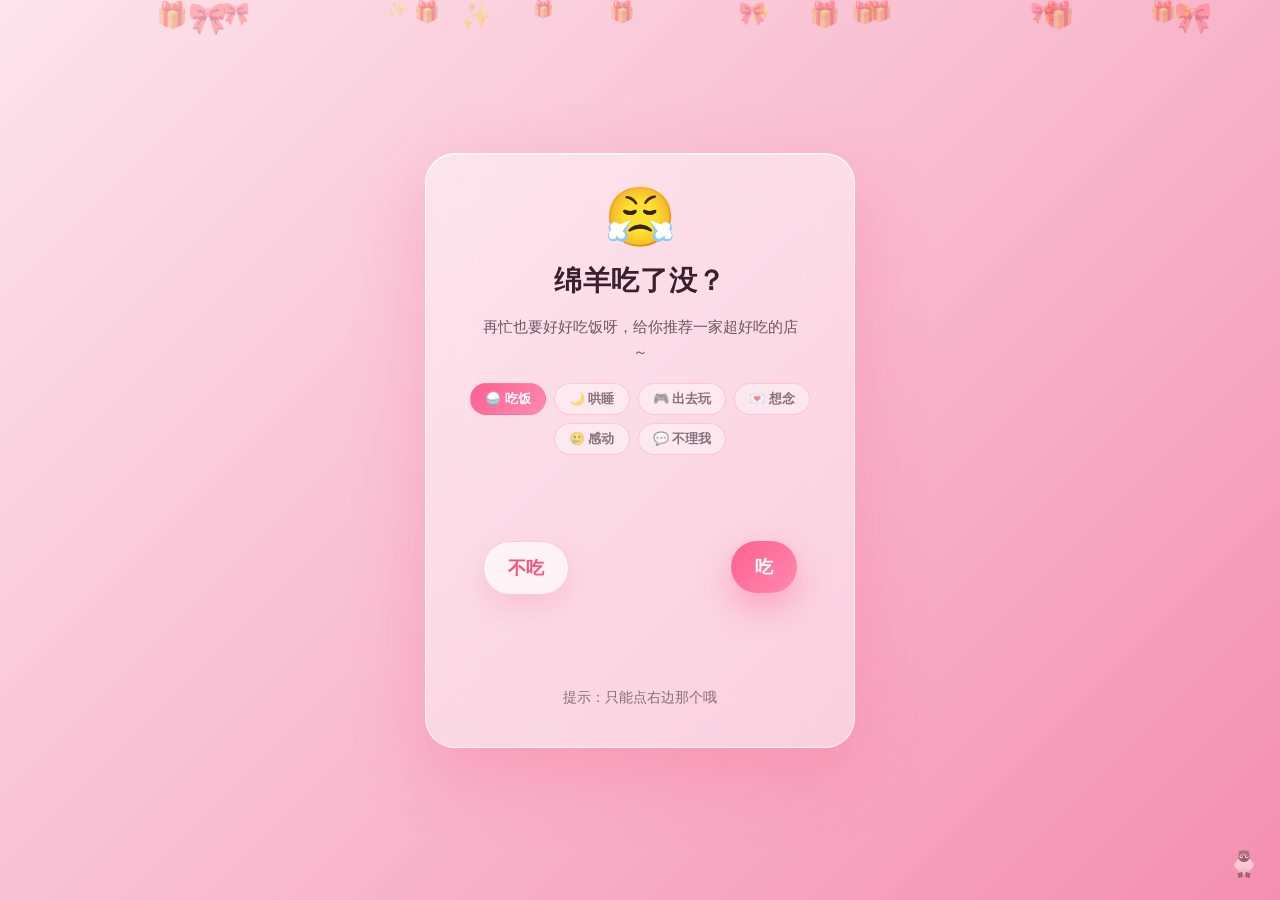
==== commit 291062bb: "refactor" ====
--- a/forgive.html
+++ b/forgive.html
@@ -5,7 +5,7 @@
   <meta name="viewport" content="width=device-width, initial-scale=1.0" />
   <title>绵羊小互动</title>
   <link rel="icon" href="data:image/svg+xml,<svg xmlns='http://www.w3.org/2000/svg' viewBox='0 0 32 32'><ellipse cx='16' cy='18' rx='11' ry='10' fill='%235a4a3a'/><circle cx='13' cy='13' r='4' fill='%235a4a3a'/><circle cx='16' cy='11.5' r='4.5' fill='%23665544'/><circle cx='19' cy='13' r='4' fill='%235a4a3a'/><ellipse cx='13' cy='10' rx='3' ry='2' fill='%23f7c5c5'/><ellipse cx='19' cy='10' rx='3' ry='2' fill='%23f7c5c5'/><circle cx='14' cy='18' r='3' fill='white'/><circle cx='18' cy='18' r='3' fill='white'/><circle cx='14.5' cy='17.5' r='1.5' fill='%231a1410'/><circle cx='18.5' cy='17.5' r='1.5' fill='%231a1410'/><circle cx='15.2' cy='16.5' r='0.6' fill='white'/><circle cx='19.2' cy='16.5' r='0.6' fill='white'/><ellipse cx='12.5' cy='20.5' rx='1.5' ry='1' fill='%23e8a0a0' opacity='0.5'/><ellipse cx='19.5' cy='20.5' rx='1.5' ry='1' fill='%23e8a0a0' opacity='0.5'/><ellipse cx='16' cy='19.5' rx='1.2' ry='0.8' fill='%232a2018'/></svg>" />
-  <link rel="stylesheet" href="css/intro.css?v=243e577" />
+  <link rel="stylesheet" href="css/intro.css?v=88d394b" />
   <style>
     * {
       box-sizing: border-box;
@@ -627,7 +627,7 @@
     createFloatingHearts();
   </script>
   <script type="module">
-    import { finishLoading } from "./js/loading.js?v=243e577";
+    import { finishLoading } from "./js/loading.js?v=88d394b";
     finishLoading();
   </script>
 </body>
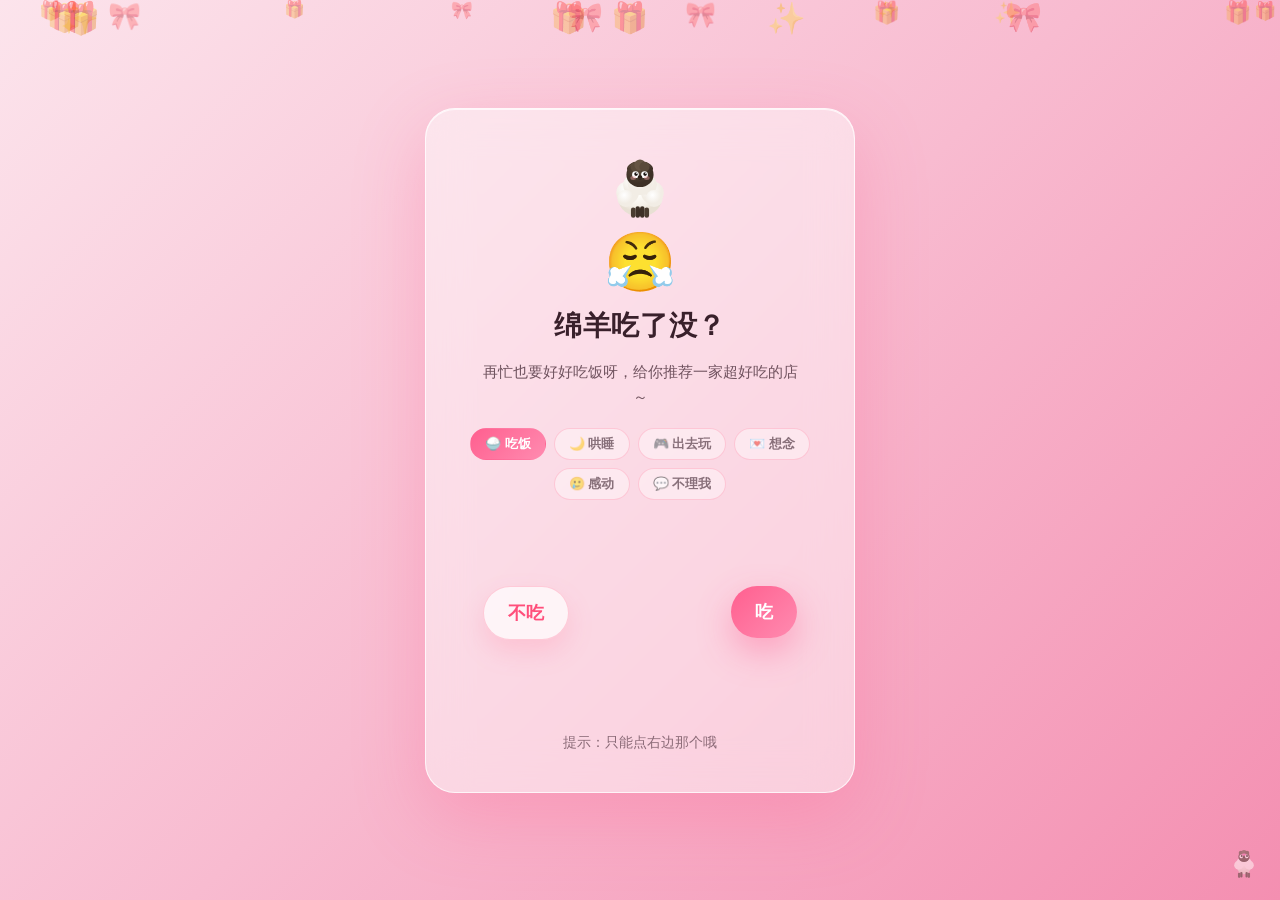
==== commit d822c89b: "perf:原谅页面 feat:full导航" ====
--- a/forgive.html
+++ b/forgive.html
@@ -5,7 +5,7 @@
   <meta name="viewport" content="width=device-width, initial-scale=1.0" />
   <title>绵羊小互动</title>
   <link rel="icon" href="data:image/svg+xml,<svg xmlns='http://www.w3.org/2000/svg' viewBox='0 0 32 32'><ellipse cx='16' cy='18' rx='11' ry='10' fill='%235a4a3a'/><circle cx='13' cy='13' r='4' fill='%235a4a3a'/><circle cx='16' cy='11.5' r='4.5' fill='%23665544'/><circle cx='19' cy='13' r='4' fill='%235a4a3a'/><ellipse cx='13' cy='10' rx='3' ry='2' fill='%23f7c5c5'/><ellipse cx='19' cy='10' rx='3' ry='2' fill='%23f7c5c5'/><circle cx='14' cy='18' r='3' fill='white'/><circle cx='18' cy='18' r='3' fill='white'/><circle cx='14.5' cy='17.5' r='1.5' fill='%231a1410'/><circle cx='18.5' cy='17.5' r='1.5' fill='%231a1410'/><circle cx='15.2' cy='16.5' r='0.6' fill='white'/><circle cx='19.2' cy='16.5' r='0.6' fill='white'/><ellipse cx='12.5' cy='20.5' rx='1.5' ry='1' fill='%23e8a0a0' opacity='0.5'/><ellipse cx='19.5' cy='20.5' rx='1.5' ry='1' fill='%23e8a0a0' opacity='0.5'/><ellipse cx='16' cy='19.5' rx='1.2' ry='0.8' fill='%232a2018'/></svg>" />
-  <link rel="stylesheet" href="css/intro.css?v=88d394b" />
+  <link rel="stylesheet" href="css/intro.css?v=291062b" />
   <style>
     * {
       box-sizing: border-box;
@@ -69,6 +69,20 @@
       text-align: center;
     }
 
+    .sheep-dancer {
+      width: 72px;
+      height: 82px;
+      margin: 0 auto 4px;
+      animation: sheepDance 0.7s ease-in-out infinite alternate;
+    }
+
+    @keyframes sheepDance {
+      0% { transform: translateY(0) rotate(-6deg) scaleX(1); }
+      30% { transform: translateY(-14px) rotate(-3deg) scaleX(1.04); }
+      60% { transform: translateY(-6px) rotate(3deg) scaleX(0.96); }
+      100% { transform: translateY(-22px) rotate(6deg) scaleX(1.02); }
+    }
+
     .emoji {
       font-size: 58px;
       line-height: 1;
@@ -116,6 +130,7 @@
       cursor: pointer;
       transition: all 0.25s;
       white-space: nowrap;
+      touch-action: manipulation;
     }
     .scene-pill:hover {
       background: rgba(255, 95, 135, 0.12);
@@ -150,6 +165,8 @@
         box-shadow 0.28s ease;
       user-select: none;
       white-space: nowrap;
+      touch-action: manipulation;
+      -webkit-tap-highlight-color: transparent;
     }
 
     .btn:active {
@@ -163,6 +180,7 @@
       background: rgba(255, 255, 255, 0.7);
       border: 1px solid rgba(255, 95, 135, 0.28);
       box-shadow: 0 12px 26px rgba(255, 95, 135, 0.18);
+      transform-origin: left center;
     }
 
     #yesBtn {
@@ -172,6 +190,7 @@
       background: linear-gradient(135deg, #ff5f8f, #ff8bb0);
       box-shadow: 0 14px 34px rgba(255, 80, 135, 0.38);
       z-index: 2;
+      transform-origin: right center;
     }
 
     .tip {
@@ -244,12 +263,13 @@
       background: linear-gradient(135deg, #ff5f8f, #ff8bb0);
       box-shadow: 0 12px 28px rgba(255, 80, 135, 0.34);
       cursor: pointer;
+      touch-action: manipulation;
     }
 
     .corner-home {
       position: fixed;
-      bottom: 16px;
-      right: 16px;
+      bottom: max(16px, env(safe-area-inset-bottom, 16px));
+      right: max(16px, env(safe-area-inset-right, 16px));
       z-index: 5;
       width: 40px;
       height: 40px;
@@ -261,6 +281,7 @@
       align-items: center;
       justify-content: center;
       border-radius: 50%;
+      touch-action: manipulation;
     }
     .corner-home:hover {
       opacity: 0.85;
@@ -273,6 +294,7 @@
 
     @media (max-width: 420px) {
       .card { min-height: 440px; padding: 28px 16px 22px; }
+      .sheep-dancer { width: 56px; height: 64px; }
       h1 { font-size: 23px; }
       .subtitle { font-size: 14px; max-width: 280px; }
       .btn { font-size: 16px; padding: 12px 18px; }
@@ -283,11 +305,13 @@
       .success-box { padding: 28px 18px; }
       .success-box .big { font-size: 52px; }
       .success-box h2 { font-size: 22px; }
+      .corner-home { width: 36px; height: 36px; bottom: max(12px, env(safe-area-inset-bottom, 12px)); right: max(12px, env(safe-area-inset-right, 12px)); }
     }
 
     @media (max-width: 360px) {
-      body { overflow-y: auto; align-items: flex-start; padding-top: 12px; }
+      body { overflow-y: auto; align-items: flex-start; padding-top: 12px; padding-bottom: env(safe-area-inset-bottom, 12px); }
       .card { min-height: 420px; padding: 24px 12px 18px; border-radius: 24px; }
+      .sheep-dancer { width: 48px; height: 56px; margin-bottom: 2px; }
       h1 { font-size: 21px; }
       .subtitle { font-size: 13px; }
       .emoji { font-size: 48px; margin-bottom: 10px; }
@@ -298,6 +322,7 @@
       #noBtn { left: 6px; top: 36px; }
       #yesBtn { right: 6px; top: 36px; }
       .tip { font-size: 12px; bottom: 2px; }
+      .corner-home { width: 32px; height: 32px; bottom: max(8px, env(safe-area-inset-bottom, 8px)); right: max(8px, env(safe-area-inset-right, 8px)); }
       .success-mask { padding: 16px; }
       .success-box { padding: 24px 14px; border-radius: 24px; }
       .success-box .big { font-size: 44px; margin-bottom: 10px; }
@@ -321,6 +346,38 @@
   <div class="heart-bg" id="heartBg"></div>
 
   <main class="card">
+    <svg class="sheep-dancer" viewBox="0 0 120 145" xmlns="http://www.w3.org/2000/svg">
+      <defs>
+        <radialGradient id="sdBody" cx="45%" cy="35%"><stop offset="0%" stop-color="#fffefb"/><stop offset="70%" stop-color="#f5f0e8"/><stop offset="100%" stop-color="#e8e0d4"/></radialGradient>
+        <radialGradient id="sdFluff" cx="40%" cy="30%"><stop offset="0%" stop-color="#ffffff"/><stop offset="100%" stop-color="#f2ede5"/></radialGradient>
+        <radialGradient id="sdHead" cx="40%" cy="35%"><stop offset="0%" stop-color="#5a4a3a"/><stop offset="100%" stop-color="#3d3026"/></radialGradient>
+        <radialGradient id="sdEar" cx="50%" cy="50%"><stop offset="0%" stop-color="#f7c5c5"/><stop offset="100%" stop-color="#e8a0a0"/></radialGradient>
+      </defs>
+      <g>
+        <ellipse cx="60" cy="100" rx="38" ry="30" fill="url(#sdBody)"/>
+        <circle cx="38" cy="88" r="20" fill="url(#sdFluff)"/><circle cx="82" cy="88" r="20" fill="url(#sdFluff)"/>
+        <circle cx="48" cy="74" r="18" fill="url(#sdFluff)"/><circle cx="72" cy="74" r="18" fill="url(#sdFluff)"/>
+        <circle cx="60" cy="70" r="22" fill="url(#sdFluff)"/>
+        <circle cx="35" cy="98" r="15" fill="url(#sdFluff)"/><circle cx="85" cy="98" r="15" fill="url(#sdFluff)"/>
+      </g>
+      <g>
+        <ellipse cx="48" cy="42" rx="12" ry="7" fill="url(#sdHead)" transform="rotate(-28 48 42)"/>
+        <ellipse cx="48" cy="42" rx="7" ry="4" fill="url(#sdEar)" transform="rotate(-28 48 42)"/>
+        <ellipse cx="72" cy="42" rx="12" ry="7" fill="url(#sdHead)" transform="rotate(28 72 42)"/>
+        <ellipse cx="72" cy="42" rx="7" ry="4" fill="url(#sdEar)" transform="rotate(28 72 42)"/>
+        <ellipse cx="60" cy="56" rx="24" ry="22" fill="url(#sdHead)"/>
+        <circle cx="52" cy="42" r="9" fill="#5a4a3a"/><circle cx="60" cy="39" r="10" fill="#665544"/><circle cx="68" cy="42" r="9" fill="#5a4a3a"/>
+        <circle cx="52" cy="56" r="6" fill="white"/><circle cx="68" cy="56" r="6" fill="white"/>
+        <circle cx="53" cy="55" r="3.2" fill="#1a1410"/><circle cx="69" cy="55" r="3.2" fill="#1a1410"/>
+        <circle cx="54.5" cy="53.5" r="1.4" fill="white"/><circle cx="70.5" cy="53.5" r="1.4" fill="white"/>
+        <ellipse cx="48" cy="62" rx="5" ry="3.5" fill="#e8a0a0" opacity=".45"/>
+        <ellipse cx="72" cy="62" rx="5" ry="3.5" fill="#e8a0a0" opacity=".45"/>
+        <ellipse cx="60" cy="60" rx="4" ry="2.8" fill="#2a2018"/>
+        <path d="M57 63.5 Q60 67 63 63.5" stroke="#2a2018" stroke-width="1" fill="none" stroke-linecap="round"/>
+      </g>
+      <rect x="44" y="114" width="8" height="18" rx="4" fill="#4a3c30"/><rect x="68" y="114" width="8" height="18" rx="4" fill="#4a3c30"/>
+      <rect x="52" y="112" width="8" height="20" rx="4" fill="#3d3026"/><rect x="60" y="112" width="8" height="20" rx="4" fill="#3d3026"/>
+    </svg>
     <div class="emoji" id="emoji">🥺</div>
     <h1 id="question">绵羊吃了没？</h1>
     <p class="subtitle" id="subtitle">
@@ -627,7 +684,7 @@
     createFloatingHearts();
   </script>
   <script type="module">
-    import { finishLoading } from "./js/loading.js?v=88d394b";
+    import { finishLoading } from "./js/loading.js?v=291062b";
     finishLoading();
   </script>
 </body>
